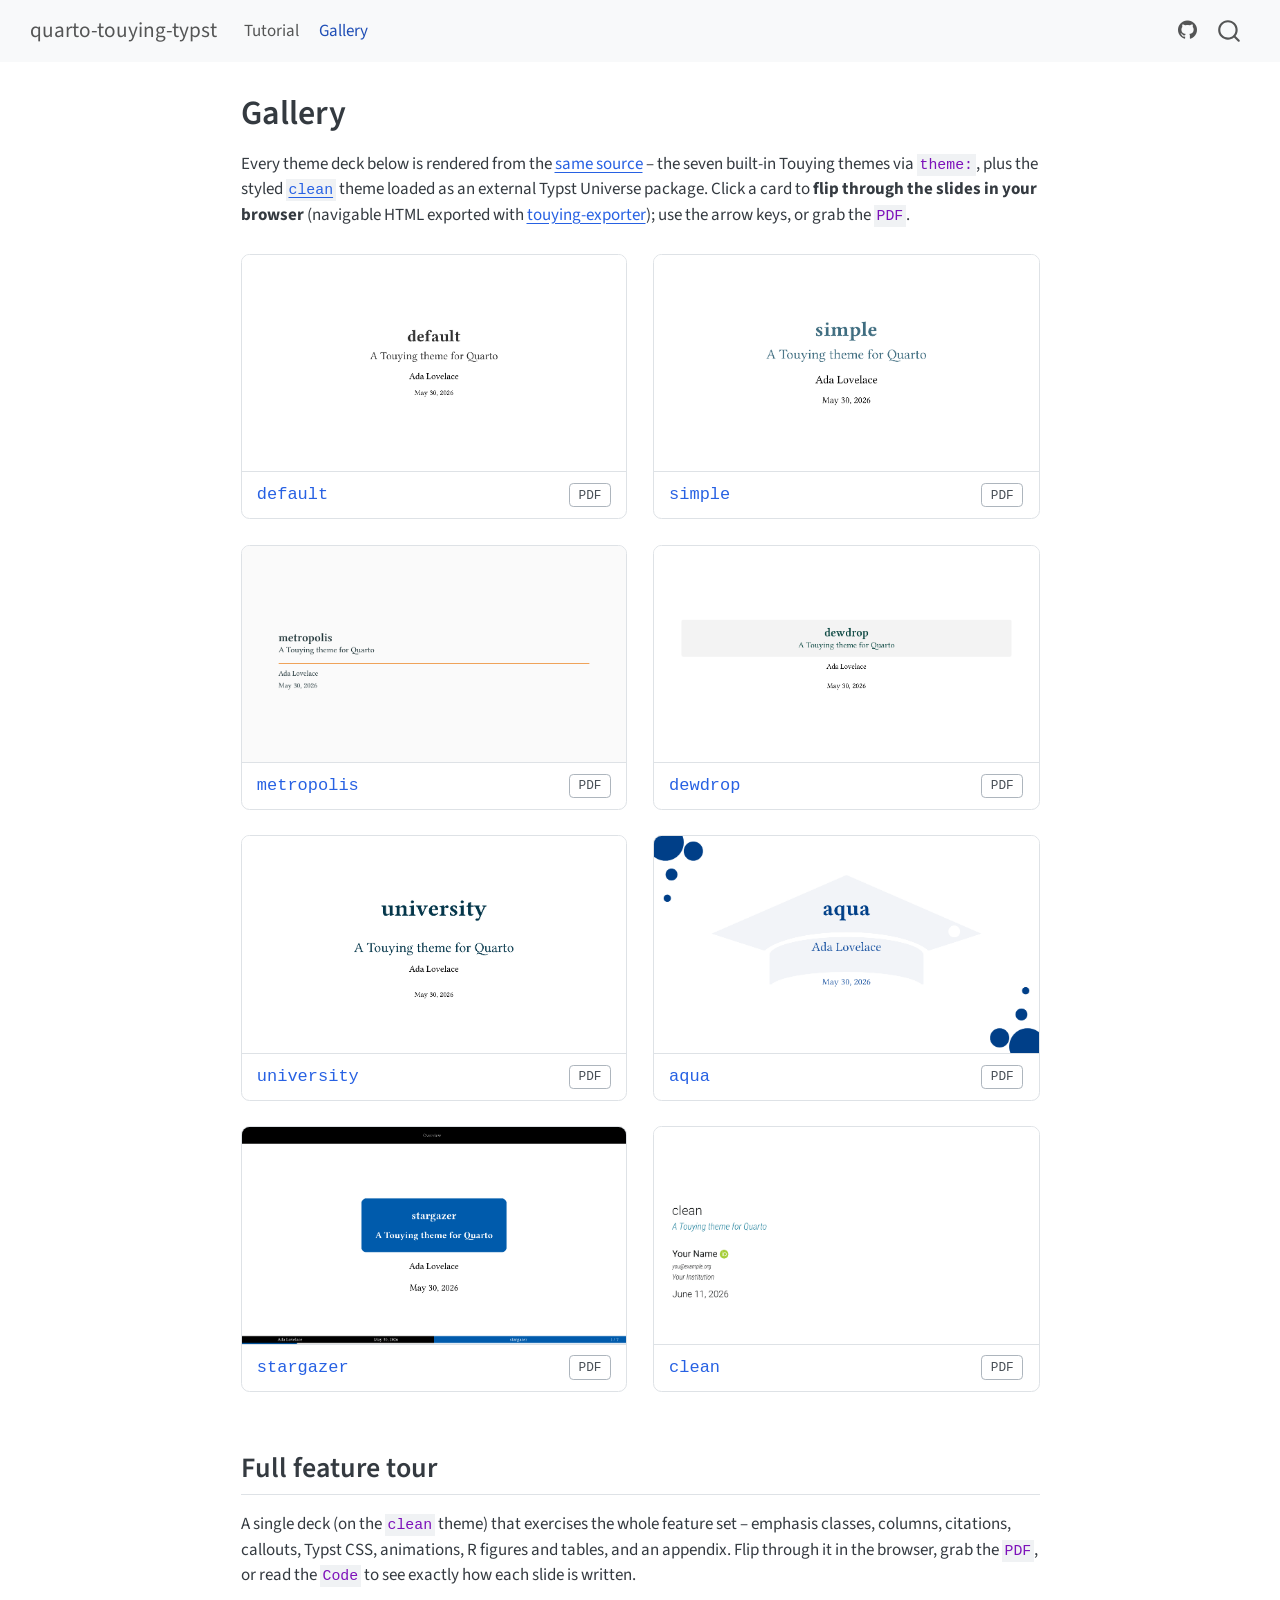
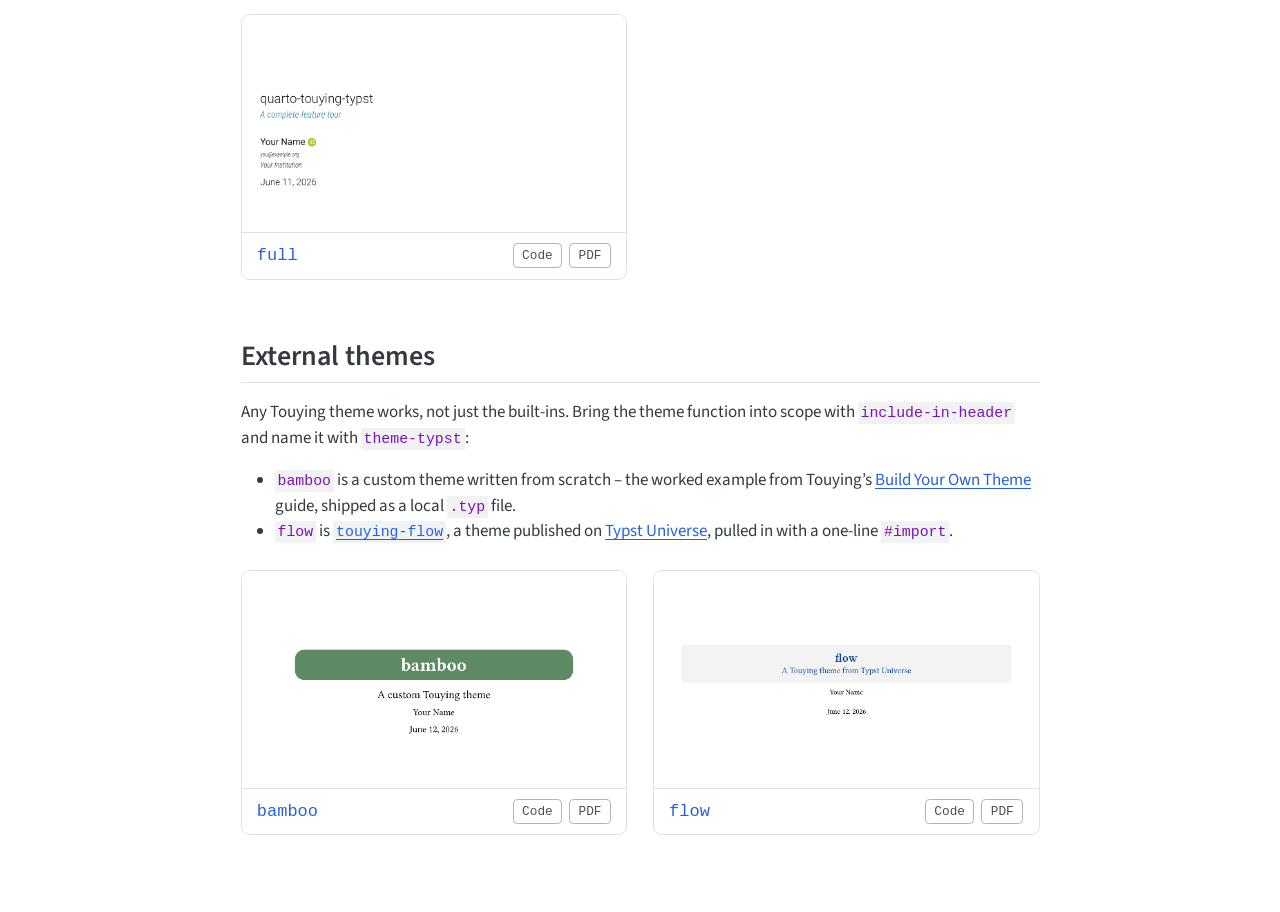
==== gallery.html @ 44b48efa "deploy: 649c50be00d5936d2ede27dc9957f77bfeea523b" ====
<!DOCTYPE html>
<html xmlns="http://www.w3.org/1999/xhtml" lang="en" xml:lang="en"><head>

<meta charset="utf-8">
<meta name="generator" content="quarto-1.9.38">

<meta name="viewport" content="width=device-width, initial-scale=1.0, user-scalable=yes">


<title>Gallery – quarto-touying-typst</title>
<style>
/* Default styles provided by pandoc.
** See https://pandoc.org/MANUAL.html#variables-for-html for config info.
*/
code{white-space: pre-wrap;}
span.smallcaps{font-variant: small-caps;}
div.columns{display: flex; gap: min(4vw, 1.5em);}
div.column{flex: auto; overflow-x: auto;}
div.hanging-indent{margin-left: 1.5em; text-indent: -1.5em;}
ul.task-list{list-style: none;}
ul.task-list li input[type="checkbox"] {
  width: 0.8em;
  margin: 0 0.8em 0.2em -1em; /* quarto-specific, see https://github.com/quarto-dev/quarto-cli/issues/4556 */ 
  vertical-align: middle;
}
</style>


<script src="site_libs/quarto-nav/quarto-nav.js"></script>
<script src="site_libs/quarto-nav/headroom.min.js"></script>
<script src="site_libs/clipboard/clipboard.min.js"></script>
<script src="site_libs/quarto-search/autocomplete.umd.js"></script>
<script src="site_libs/quarto-search/fuse.min.js"></script>
<script src="site_libs/quarto-search/quarto-search.js"></script>
<meta name="quarto:offset" content="./">
<script src="site_libs/quarto-html/quarto.js" type="module"></script>
<script src="site_libs/quarto-html/tabsets/tabsets.js" type="module"></script>
<script src="site_libs/quarto-html/popper.min.js"></script>
<script src="site_libs/quarto-html/tippy.umd.min.js"></script>
<script src="site_libs/quarto-html/anchor.min.js"></script>
<link href="site_libs/quarto-html/tippy.css" rel="stylesheet">
<link href="site_libs/quarto-html/quarto-syntax-highlighting-15634bcf2e68342d4ad2dfa704d543f6.css" rel="stylesheet" id="quarto-text-highlighting-styles">
<script src="site_libs/bootstrap/bootstrap.min.js"></script>
<link href="site_libs/bootstrap/bootstrap-icons.css" rel="stylesheet">
<link href="site_libs/bootstrap/bootstrap-c98d9d0b3b0a085d3ddf71e6e91476d8.min.css" rel="stylesheet" append-hash="true" id="quarto-bootstrap" data-mode="light">
<script id="quarto-search-options" type="application/json">{
  "location": "navbar",
  "copy-button": false,
  "collapse-after": 3,
  "panel-placement": "end",
  "type": "overlay",
  "limit": 50,
  "keyboard-shortcut": [
    "f",
    "/",
    "s"
  ],
  "show-item-context": false,
  "language": {
    "search-no-results-text": "No results",
    "search-matching-documents-text": "matching documents",
    "search-copy-link-title": "Copy link to search",
    "search-hide-matches-text": "Hide additional matches",
    "search-more-match-text": "more match in this document",
    "search-more-matches-text": "more matches in this document",
    "search-clear-button-title": "Clear",
    "search-text-placeholder": "",
    "search-detached-cancel-button-title": "Cancel",
    "search-submit-button-title": "Submit",
    "search-label": "Search"
  }
}</script>


<link rel="stylesheet" href="styles.css">
</head>

<body class="nav-fixed fullcontent quarto-light">

<div id="quarto-search-results"></div>
  <header id="quarto-header" class="headroom fixed-top">
    <nav class="navbar navbar-expand-lg " data-bs-theme="dark">
      <div class="navbar-container container-fluid">
      <div class="navbar-brand-container mx-auto">
    <a class="navbar-brand" href="./index.html">
    <span class="navbar-title">quarto-touying-typst</span>
    </a>
  </div>
            <div id="quarto-search" class="" title="Search"></div>
          <button class="navbar-toggler" type="button" data-bs-toggle="collapse" data-bs-target="#navbarCollapse" aria-controls="navbarCollapse" role="menu" aria-expanded="false" aria-label="Toggle navigation" onclick="if (window.quartoToggleHeadroom) { window.quartoToggleHeadroom(); }">
  <span class="navbar-toggler-icon"></span>
</button>
          <div class="collapse navbar-collapse" id="navbarCollapse">
            <ul class="navbar-nav navbar-nav-scroll me-auto">
  <li class="nav-item">
    <a class="nav-link" href="./tutorial.html"> 
<span class="menu-text">Tutorial</span></a>
  </li>  
  <li class="nav-item">
    <a class="nav-link active" href="./gallery.html" aria-current="page"> 
<span class="menu-text">Gallery</span></a>
  </li>  
</ul>
            <ul class="navbar-nav navbar-nav-scroll ms-auto">
  <li class="nav-item compact">
    <a class="nav-link" href="https://github.com/kazuyanagimoto/quarto-touying-typst"> <i class="bi bi-github" role="img">
</i> 
<span class="menu-text"></span></a>
  </li>  
</ul>
          </div> <!-- /navcollapse -->
            <div class="quarto-navbar-tools">
</div>
      </div> <!-- /container-fluid -->
    </nav>
</header>
<!-- content -->
<div id="quarto-content" class="quarto-container page-columns page-rows-contents page-layout-article page-navbar">
<!-- sidebar -->
<!-- margin-sidebar -->
    
<!-- main -->
<main class="content" id="quarto-document-content">

<header id="title-block-header" class="quarto-title-block default">
<div class="quarto-title">
<h1 class="title">Gallery</h1>
</div>



<div class="quarto-title-meta">

    
  
    
  </div>
  


</header>


<p>Every theme deck below is rendered from the <a href="https://github.com/kazuyanagimoto/quarto-touying-typst/blob/main/docs/gallery/_slides.qmd">same source</a> – the seven built-in Touying themes via <code>theme:</code>, plus the styled <a href="https://typst.app/universe/package/touying-quarto-clean"><code>clean</code></a> theme loaded as an external Typst Universe package. Click a card to <strong>flip through the slides in your browser</strong> (navigable HTML exported with <a href="https://github.com/touying-typ/touying-exporter">touying-exporter</a>); use the arrow keys, or grab the <code>PDF</code>.</p>
<div class="gallery">
<div class="card">
<a class="deck" href="slides/default.html"><img src="static/images/default.png" alt="default theme"></a>
<div class="label">
<a href="slides/default.html">default</a><a class="pdf" href="gallery/default.pdf">PDF</a>
</div>
</div>
<div class="card">
<a class="deck" href="slides/simple.html"><img src="static/images/simple.png" alt="simple theme"></a>
<div class="label">
<a href="slides/simple.html">simple</a><a class="pdf" href="gallery/simple.pdf">PDF</a>
</div>
</div>
<div class="card">
<a class="deck" href="slides/metropolis.html"><img src="static/images/metropolis.png" alt="metropolis theme"></a>
<div class="label">
<a href="slides/metropolis.html">metropolis</a><a class="pdf" href="gallery/metropolis.pdf">PDF</a>
</div>
</div>
<div class="card">
<a class="deck" href="slides/dewdrop.html"><img src="static/images/dewdrop.png" alt="dewdrop theme"></a>
<div class="label">
<a href="slides/dewdrop.html">dewdrop</a><a class="pdf" href="gallery/dewdrop.pdf">PDF</a>
</div>
</div>
<div class="card">
<a class="deck" href="slides/university.html"><img src="static/images/university.png" alt="university theme"></a>
<div class="label">
<a href="slides/university.html">university</a><a class="pdf" href="gallery/university.pdf">PDF</a>
</div>
</div>
<div class="card">
<a class="deck" href="slides/aqua.html"><img src="static/images/aqua.png" alt="aqua theme"></a>
<div class="label">
<a href="slides/aqua.html">aqua</a><a class="pdf" href="gallery/aqua.pdf">PDF</a>
</div>
</div>
<div class="card">
<a class="deck" href="slides/stargazer.html"><img src="static/images/stargazer.png" alt="stargazer theme"></a>
<div class="label">
<a href="slides/stargazer.html">stargazer</a><a class="pdf" href="gallery/stargazer.pdf">PDF</a>
</div>
</div>
<div class="card">
<a class="deck" href="slides/clean.html"><img src="static/images/clean.png" alt="clean theme"></a>
<div class="label">
<a href="slides/clean.html">clean</a><a class="pdf" href="gallery/clean.pdf">PDF</a>
</div>
</div>
</div>
<p><br></p>
<section id="full-feature-tour" class="level2">
<h2 class="anchored" data-anchor-id="full-feature-tour">Full feature tour</h2>
<p>A single deck (on the <code>clean</code> theme) that exercises the whole feature set – emphasis classes, columns, citations, callouts, Typst CSS, animations, R figures and tables, and an appendix. Flip through it in the browser, grab the <code>PDF</code>, or read the <code>Code</code> to see exactly how each slide is written.</p>
<div class="gallery">
<div class="card">
<a class="deck" href="slides/full.html"><img src="static/images/full.png" alt="full feature tour"></a>
<div class="label">
<a href="slides/full.html">full</a><span class="links"><a class="pdf" href="https://github.com/kazuyanagimoto/quarto-touying-typst/blob/main/docs/gallery/full.qmd">Code</a><a class="pdf" href="gallery/full.pdf">PDF</a></span>
</div>
</div>
</div>
<p><br></p>
</section>
<section id="external-themes" class="level2">
<h2 class="anchored" data-anchor-id="external-themes">External themes</h2>
<p>Any Touying theme works, not just the built-ins. Bring the theme function into scope with <code>include-in-header</code> and name it with <code>theme-typst</code>:</p>
<ul>
<li><strong><code>bamboo</code></strong> is a custom theme written from scratch – the worked example from Touying’s <a href="https://touying-typ.github.io/docs/tutorials/build-your-own-theme">Build Your Own Theme</a> guide, shipped as a local <code>.typ</code> file.</li>
<li><strong><code>flow</code></strong> is <a href="https://typst.app/universe/package/touying-flow"><code>touying-flow</code></a>, a theme published on <a href="https://typst.app/universe">Typst Universe</a>, pulled in with a one-line <code>#import</code>.</li>
</ul>
<div class="gallery">
<div class="card">
<a class="deck" href="slides/bamboo.html"><img src="static/images/bamboo.png" alt="bamboo custom theme"></a>
<div class="label">
<a href="slides/bamboo.html">bamboo</a><span class="links"><a class="pdf" href="https://github.com/kazuyanagimoto/quarto-touying-typst/blob/main/docs/gallery/bamboo.qmd">Code</a><a class="pdf" href="gallery/bamboo.pdf">PDF</a></span>
</div>
</div>
<div class="card">
<a class="deck" href="slides/flow.html"><img src="static/images/flow.png" alt="flow theme from Typst Universe"></a>
<div class="label">
<a href="slides/flow.html">flow</a><span class="links"><a class="pdf" href="https://github.com/kazuyanagimoto/quarto-touying-typst/blob/main/docs/gallery/flow.qmd">Code</a><a class="pdf" href="gallery/flow.pdf">PDF</a></span>
</div>
</div>
</div>
<div class="deck-modal" id="deck-lightbox" aria-hidden="true">
  <div class="frame">
    <button class="close" id="deck-close" aria-label="Close">×</button>
    <iframe id="deck-iframe" title="Slide deck" allowfullscreen=""></iframe>
  </div>
</div>
<script>
(function () {
  const box = document.getElementById('deck-lightbox');
  const frame = document.getElementById('deck-iframe');
  const close = document.getElementById('deck-close');

  function open(url) {
    frame.src = url;
    box.classList.add('open');
    box.setAttribute('aria-hidden', 'false');
    // focus the iframe so arrow keys drive the deck
    frame.addEventListener('load', () => {
      try { frame.contentWindow.focus(); } catch (e) {}
    }, { once: true });
  }
  function shut() {
    box.classList.remove('open');
    box.setAttribute('aria-hidden', 'true');
    frame.src = 'about:blank';
  }

  document.querySelectorAll('.gallery a[href$=".html"]').forEach((a) => {
    a.addEventListener('click', (e) => {
      e.preventDefault();
      open(a.getAttribute('href'));
    });
  });
  close.addEventListener('click', shut);
  box.addEventListener('click', (e) => { if (e.target === box) shut(); });
  document.addEventListener('keydown', (e) => {
    if (e.key === 'Escape' && box.classList.contains('open')) shut();
  });
})();
</script>


</section>

</main> <!-- /main -->
<script id="quarto-html-after-body" type="application/javascript">
  window.document.addEventListener("DOMContentLoaded", function (event) {
    const icon = "";
    const anchorJS = new window.AnchorJS();
    anchorJS.options = {
      placement: 'right',
      icon: icon
    };
    anchorJS.add('.anchored');
    const isCodeAnnotation = (el) => {
      for (const clz of el.classList) {
        if (clz.startsWith('code-annotation-')) {                     
          return true;
        }
      }
      return false;
    }
    const onCopySuccess = function(e) {
      // button target
      const button = e.trigger;
      // don't keep focus
      button.blur();
      // flash "checked"
      button.classList.add('code-copy-button-checked');
      var currentTitle = button.getAttribute("title");
      button.setAttribute("title", "Copied!");
      let tooltip;
      if (window.bootstrap) {
        button.setAttribute("data-bs-toggle", "tooltip");
        button.setAttribute("data-bs-placement", "left");
        button.setAttribute("data-bs-title", "Copied!");
        tooltip = new bootstrap.Tooltip(button, 
          { trigger: "manual", 
            customClass: "code-copy-button-tooltip",
            offset: [0, -8]});
        tooltip.show();    
      }
      setTimeout(function() {
        if (tooltip) {
          tooltip.hide();
          button.removeAttribute("data-bs-title");
          button.removeAttribute("data-bs-toggle");
          button.removeAttribute("data-bs-placement");
        }
        button.setAttribute("title", currentTitle);
        button.classList.remove('code-copy-button-checked');
      }, 1000);
      // clear code selection
      e.clearSelection();
    }
    const getTextToCopy = function(trigger) {
      const outerScaffold = trigger.parentElement.cloneNode(true);
      const codeEl = outerScaffold.querySelector('code');
      for (const childEl of codeEl.children) {
        if (isCodeAnnotation(childEl)) {
          childEl.remove();
        }
      }
      return codeEl.innerText;
    }
    const clipboard = new window.ClipboardJS('.code-copy-button:not([data-in-quarto-modal])', {
      text: getTextToCopy
    });
    clipboard.on('success', onCopySuccess);
    if (window.document.getElementById('quarto-embedded-source-code-modal')) {
      const clipboardModal = new window.ClipboardJS('.code-copy-button[data-in-quarto-modal]', {
        text: getTextToCopy,
        container: window.document.getElementById('quarto-embedded-source-code-modal')
      });
      clipboardModal.on('success', onCopySuccess);
    }
      var localhostRegex = new RegExp(/^(?:http|https):\/\/localhost\:?[0-9]*\//);
      var mailtoRegex = new RegExp(/^mailto:/);
        var filterRegex = new RegExp("https:\/\/kazuyanagimoto\.com\/quarto-touying-typst\/");
      var isInternal = (href) => {
          return filterRegex.test(href) || localhostRegex.test(href) || mailtoRegex.test(href);
      }
      // Inspect non-navigation links and adorn them if external
     var links = window.document.querySelectorAll('a[href]:not(.nav-link):not(.navbar-brand):not(.toc-action):not(.sidebar-link):not(.sidebar-item-toggle):not(.pagination-link):not(.no-external):not([aria-hidden]):not(.dropdown-item):not(.quarto-navigation-tool):not(.about-link)');
      for (var i=0; i<links.length; i++) {
        const link = links[i];
        if (!isInternal(link.href)) {
          // undo the damage that might have been done by quarto-nav.js in the case of
          // links that we want to consider external
          if (link.dataset.originalHref !== undefined) {
            link.href = link.dataset.originalHref;
          }
        }
      }
    function tippyHover(el, contentFn, onTriggerFn, onUntriggerFn) {
      const config = {
        allowHTML: true,
        maxWidth: 500,
        delay: 100,
        arrow: false,
        appendTo: function(el) {
            return el.parentElement;
        },
        interactive: true,
        interactiveBorder: 10,
        theme: 'quarto',
        placement: 'bottom-start',
      };
      if (contentFn) {
        config.content = contentFn;
      }
      if (onTriggerFn) {
        config.onTrigger = onTriggerFn;
      }
      if (onUntriggerFn) {
        config.onUntrigger = onUntriggerFn;
      }
      window.tippy(el, config); 
    }
    const noterefs = window.document.querySelectorAll('a[role="doc-noteref"]');
    for (var i=0; i<noterefs.length; i++) {
      const ref = noterefs[i];
      tippyHover(ref, function() {
        // use id or data attribute instead here
        let href = ref.getAttribute('data-footnote-href') || ref.getAttribute('href');
        try { href = new URL(href).hash; } catch {}
        const id = href.replace(/^#\/?/, "");
        const note = window.document.getElementById(id);
        if (note) {
          return note.innerHTML;
        } else {
          return "";
        }
      });
    }
    const xrefs = window.document.querySelectorAll('a.quarto-xref');
    const processXRef = (id, note) => {
      // Strip column container classes
      const stripColumnClz = (el) => {
        el.classList.remove("page-full", "page-columns");
        if (el.children) {
          for (const child of el.children) {
            stripColumnClz(child);
          }
        }
      }
      stripColumnClz(note)
      if (id === null || id.startsWith('sec-')) {
        // Special case sections, only their first couple elements
        const container = document.createElement("div");
        if (note.children && note.children.length > 2) {
          container.appendChild(note.children[0].cloneNode(true));
          for (let i = 1; i < note.children.length; i++) {
            const child = note.children[i];
            if (child.tagName === "P" && child.innerText === "") {
              continue;
            } else {
              container.appendChild(child.cloneNode(true));
              break;
            }
          }
          if (window.Quarto?.typesetMath) {
            window.Quarto.typesetMath(container);
          }
          return container.innerHTML
        } else {
          if (window.Quarto?.typesetMath) {
            window.Quarto.typesetMath(note);
          }
          return note.innerHTML;
        }
      } else {
        // Remove any anchor links if they are present
        const anchorLink = note.querySelector('a.anchorjs-link');
        if (anchorLink) {
          anchorLink.remove();
        }
        if (window.Quarto?.typesetMath) {
          window.Quarto.typesetMath(note);
        }
        if (note.classList.contains("callout")) {
          return note.outerHTML;
        } else {
          return note.innerHTML;
        }
      }
    }
    for (var i=0; i<xrefs.length; i++) {
      const xref = xrefs[i];
      tippyHover(xref, undefined, function(instance) {
        instance.disable();
        let url = xref.getAttribute('href');
        let hash = undefined; 
        if (url.startsWith('#')) {
          hash = url;
        } else {
          try { hash = new URL(url).hash; } catch {}
        }
        if (hash) {
          const id = hash.replace(/^#\/?/, "");
          const note = window.document.getElementById(id);
          if (note !== null) {
            try {
              const html = processXRef(id, note.cloneNode(true));
              instance.setContent(html);
            } finally {
              instance.enable();
              instance.show();
            }
          } else {
            // See if we can fetch this
            fetch(url.split('#')[0])
            .then(res => res.text())
            .then(html => {
              const parser = new DOMParser();
              const htmlDoc = parser.parseFromString(html, "text/html");
              const note = htmlDoc.getElementById(id);
              if (note !== null) {
                const html = processXRef(id, note);
                instance.setContent(html);
              } 
            }).finally(() => {
              instance.enable();
              instance.show();
            });
          }
        } else {
          // See if we can fetch a full url (with no hash to target)
          // This is a special case and we should probably do some content thinning / targeting
          fetch(url)
          .then(res => res.text())
          .then(html => {
            const parser = new DOMParser();
            const htmlDoc = parser.parseFromString(html, "text/html");
            const note = htmlDoc.querySelector('main.content');
            if (note !== null) {
              // This should only happen for chapter cross references
              // (since there is no id in the URL)
              // remove the first header
              if (note.children.length > 0 && note.children[0].tagName === "HEADER") {
                note.children[0].remove();
              }
              const html = processXRef(null, note);
              instance.setContent(html);
            } 
          }).finally(() => {
            instance.enable();
            instance.show();
          });
        }
      }, function(instance) {
      });
    }
        let selectedAnnoteEl;
        const selectorForAnnotation = ( cell, annotation) => {
          let cellAttr = 'data-code-cell="' + cell + '"';
          let lineAttr = 'data-code-annotation="' +  annotation + '"';
          const selector = 'span[' + cellAttr + '][' + lineAttr + ']';
          return selector;
        }
        const selectCodeLines = (annoteEl) => {
          const doc = window.document;
          const targetCell = annoteEl.getAttribute("data-target-cell");
          const targetAnnotation = annoteEl.getAttribute("data-target-annotation");
          const annoteSpan = window.document.querySelector(selectorForAnnotation(targetCell, targetAnnotation));
          const lines = annoteSpan.getAttribute("data-code-lines").split(",");
          const lineIds = lines.map((line) => {
            return targetCell + "-" + line;
          })
          let top = null;
          let height = null;
          let parent = null;
          if (lineIds.length > 0) {
              //compute the position of the single el (top and bottom and make a div)
              const el = window.document.getElementById(lineIds[0]);
              top = el.offsetTop;
              height = el.offsetHeight;
              parent = el.parentElement.parentElement;
            if (lineIds.length > 1) {
              const lastEl = window.document.getElementById(lineIds[lineIds.length - 1]);
              const bottom = lastEl.offsetTop + lastEl.offsetHeight;
              height = bottom - top;
            }
            if (top !== null && height !== null && parent !== null) {
              // cook up a div (if necessary) and position it 
              let div = window.document.getElementById("code-annotation-line-highlight");
              if (div === null) {
                div = window.document.createElement("div");
                div.setAttribute("id", "code-annotation-line-highlight");
                div.style.position = 'absolute';
                parent.appendChild(div);
              }
              div.style.top = top - 2 + "px";
              div.style.height = height + 4 + "px";
              div.style.left = 0;
              let gutterDiv = window.document.getElementById("code-annotation-line-highlight-gutter");
              if (gutterDiv === null) {
                gutterDiv = window.document.createElement("div");
                gutterDiv.setAttribute("id", "code-annotation-line-highlight-gutter");
                gutterDiv.style.position = 'absolute';
                const codeCell = window.document.getElementById(targetCell);
                const gutter = codeCell.querySelector('.code-annotation-gutter');
                gutter.appendChild(gutterDiv);
              }
              gutterDiv.style.top = top - 2 + "px";
              gutterDiv.style.height = height + 4 + "px";
            }
            selectedAnnoteEl = annoteEl;
          }
        };
        const unselectCodeLines = () => {
          const elementsIds = ["code-annotation-line-highlight", "code-annotation-line-highlight-gutter"];
          elementsIds.forEach((elId) => {
            const div = window.document.getElementById(elId);
            if (div) {
              div.remove();
            }
          });
          selectedAnnoteEl = undefined;
        };
          // Handle positioning of the toggle
      window.addEventListener(
        "resize",
        throttle(() => {
          elRect = undefined;
          if (selectedAnnoteEl) {
            selectCodeLines(selectedAnnoteEl);
          }
        }, 10)
      );
      function throttle(fn, ms) {
      let throttle = false;
      let timer;
        return (...args) => {
          if(!throttle) { // first call gets through
              fn.apply(this, args);
              throttle = true;
          } else { // all the others get throttled
              if(timer) clearTimeout(timer); // cancel #2
              timer = setTimeout(() => {
                fn.apply(this, args);
                timer = throttle = false;
              }, ms);
          }
        };
      }
        // Attach click handler to the DT
        const annoteDls = window.document.querySelectorAll('dt[data-target-cell]');
        for (const annoteDlNode of annoteDls) {
          annoteDlNode.addEventListener('click', (event) => {
            const clickedEl = event.target;
            if (clickedEl !== selectedAnnoteEl) {
              unselectCodeLines();
              const activeEl = window.document.querySelector('dt[data-target-cell].code-annotation-active');
              if (activeEl) {
                activeEl.classList.remove('code-annotation-active');
              }
              selectCodeLines(clickedEl);
              clickedEl.classList.add('code-annotation-active');
            } else {
              // Unselect the line
              unselectCodeLines();
              clickedEl.classList.remove('code-annotation-active');
            }
          });
        }
    const findCites = (el) => {
      const parentEl = el.parentElement;
      if (parentEl) {
        const cites = parentEl.dataset.cites;
        if (cites) {
          return {
            el,
            cites: cites.split(' ')
          };
        } else {
          return findCites(el.parentElement)
        }
      } else {
        return undefined;
      }
    };
    var bibliorefs = window.document.querySelectorAll('a[role="doc-biblioref"]');
    for (var i=0; i<bibliorefs.length; i++) {
      const ref = bibliorefs[i];
      const citeInfo = findCites(ref);
      if (citeInfo) {
        tippyHover(citeInfo.el, function() {
          var popup = window.document.createElement('div');
          citeInfo.cites.forEach(function(cite) {
            var citeDiv = window.document.createElement('div');
            citeDiv.classList.add('hanging-indent');
            citeDiv.classList.add('csl-entry');
            var biblioDiv = window.document.getElementById('ref-' + cite);
            if (biblioDiv) {
              citeDiv.innerHTML = biblioDiv.innerHTML;
            }
            popup.appendChild(citeDiv);
          });
          return popup.innerHTML;
        });
      }
    }
  });
  </script>
</div> <!-- /content -->




</body></html>
---- site_libs/quarto-html/tippy.css ----
.tippy-box[data-animation=fade][data-state=hidden]{opacity:0}[data-tippy-root]{max-width:calc(100vw - 10px)}.tippy-box{position:relative;background-color:#333;color:#fff;border-radius:4px;font-size:14px;line-height:1.4;white-space:normal;outline:0;transition-property:transform,visibility,opacity}.tippy-box[data-placement^=top]>.tippy-arrow{bottom:0}.tippy-box[data-placement^=top]>.tippy-arrow:before{bottom:-7px;left:0;border-width:8px 8px 0;border-top-color:initial;transform-origin:center top}.tippy-box[data-placement^=bottom]>.tippy-arrow{top:0}.tippy-box[data-placement^=bottom]>.tippy-arrow:before{top:-7px;left:0;border-width:0 8px 8px;border-bottom-color:initial;transform-origin:center bottom}.tippy-box[data-placement^=left]>.tippy-arrow{right:0}.tippy-box[data-placement^=left]>.tippy-arrow:before{border-width:8px 0 8px 8px;border-left-color:initial;right:-7px;transform-origin:center left}.tippy-box[data-placement^=right]>.tippy-arrow{left:0}.tippy-box[data-placement^=right]>.tippy-arrow:before{left:-7px;border-width:8px 8px 8px 0;border-right-color:initial;transform-origin:center right}.tippy-box[data-inertia][data-state=visible]{transition-timing-function:cubic-bezier(.54,1.5,.38,1.11)}.tippy-arrow{width:16px;height:16px;color:#333}.tippy-arrow:before{content:"";position:absolute;border-color:transparent;border-style:solid}.tippy-content{position:relative;padding:5px 9px;z-index:1}
---- site_libs/quarto-html/quarto-syntax-highlighting-15634bcf2e68342d4ad2dfa704d543f6.css ----
/* quarto syntax highlight colors */
:root {
  --quarto-hl-ot-color: #003B4F;
  --quarto-hl-at-color: #657422;
  --quarto-hl-ss-color: #20794D;
  --quarto-hl-an-color: #5E5E5E;
  --quarto-hl-fu-color: #4758AB;
  --quarto-hl-st-color: #20794D;
  --quarto-hl-cf-color: #003B4F;
  --quarto-hl-op-color: #5E5E5E;
  --quarto-hl-er-color: #AD0000;
  --quarto-hl-bn-color: #AD0000;
  --quarto-hl-al-color: #AD0000;
  --quarto-hl-va-color: #111111;
  --quarto-hl-bu-color: inherit;
  --quarto-hl-ex-color: inherit;
  --quarto-hl-pp-color: #AD0000;
  --quarto-hl-in-color: #5E5E5E;
  --quarto-hl-vs-color: #20794D;
  --quarto-hl-wa-color: #5E5E5E;
  --quarto-hl-do-color: #5E5E5E;
  --quarto-hl-im-color: #00769E;
  --quarto-hl-ch-color: #20794D;
  --quarto-hl-dt-color: #AD0000;
  --quarto-hl-fl-color: #AD0000;
  --quarto-hl-co-color: #5E5E5E;
  --quarto-hl-cv-color: #5E5E5E;
  --quarto-hl-cn-color: #8f5902;
  --quarto-hl-sc-color: #5E5E5E;
  --quarto-hl-dv-color: #AD0000;
  --quarto-hl-kw-color: #003B4F;
}

/* other quarto variables */
:root {
  --quarto-font-monospace: SFMono-Regular, Menlo, Monaco, Consolas, "Liberation Mono", "Courier New", monospace;
}

/* syntax highlight based on Pandoc's rules */
pre > code.sourceCode > span {
  color: #003B4F;
}

code.sourceCode > span {
  color: #003B4F;
}

div.sourceCode,
div.sourceCode pre.sourceCode {
  color: #003B4F;
}

/* Normal */
code span {
  color: #003B4F;
}

/* Alert */
code span.al {
  color: #AD0000;
  font-style: inherit;
}

/* Annotation */
code span.an {
  color: #5E5E5E;
  font-style: inherit;
}

/* Attribute */
code span.at {
  color: #657422;
  font-style: inherit;
}

/* BaseN */
code span.bn {
  color: #AD0000;
  font-style: inherit;
}

/* BuiltIn */
code span.bu {
  font-style: inherit;
}

/* ControlFlow */
code span.cf {
  color: #003B4F;
  font-weight: bold;
  font-style: inherit;
}

/* Char */
code span.ch {
  color: #20794D;
  font-style: inherit;
}

/* Constant */
code span.cn {
  color: #8f5902;
  font-style: inherit;
}

/* Comment */
code span.co {
  color: #5E5E5E;
  font-style: inherit;
}

/* CommentVar */
code span.cv {
  color: #5E5E5E;
  font-style: italic;
}

/* Documentation */
code span.do {
  color: #5E5E5E;
  font-style: italic;
}

/* DataType */
code span.dt {
  color: #AD0000;
  font-style: inherit;
}

/* DecVal */
code span.dv {
  color: #AD0000;
  font-style: inherit;
}

/* Error */
code span.er {
  color: #AD0000;
  font-style: inherit;
}

/* Extension */
code span.ex {
  font-style: inherit;
}

/* Float */
code span.fl {
  color: #AD0000;
  font-style: inherit;
}

/* Function */
code span.fu {
  color: #4758AB;
  font-style: inherit;
}

/* Import */
code span.im {
  color: #00769E;
  font-style: inherit;
}

/* Information */
code span.in {
  color: #5E5E5E;
  font-style: inherit;
}

/* Keyword */
code span.kw {
  color: #003B4F;
  font-weight: bold;
  font-style: inherit;
}

/* Operator */
code span.op {
  color: #5E5E5E;
  font-style: inherit;
}

/* Other */
code span.ot {
  color: #003B4F;
  font-style: inherit;
}

/* Preprocessor */
code span.pp {
  color: #AD0000;
  font-style: inherit;
}

/* SpecialChar */
code span.sc {
  color: #5E5E5E;
  font-style: inherit;
}

/* SpecialString */
code span.ss {
  color: #20794D;
  font-style: inherit;
}

/* String */
code span.st {
  color: #20794D;
  font-style: inherit;
}

/* Variable */
code span.va {
  color: #111111;
  font-style: inherit;
}

/* VerbatimString */
code span.vs {
  color: #20794D;
  font-style: inherit;
}

/* Warning */
code span.wa {
  color: #5E5E5E;
  font-style: italic;
}

.prevent-inlining {
  content: "</";
}

/*# sourceMappingURL=f23921c56f73e400b49028c9186a1aa0.css.map */
---- styles.css ----
.gallery {
  display: grid;
  grid-template-columns: repeat(auto-fill, minmax(280px, 1fr));
  gap: 1.5rem;
  margin-top: 1.5rem;
}

.gallery .card {
  border: 1px solid #dee2e6;
  border-radius: 0.5rem;
  overflow: hidden;
  transition: box-shadow 0.15s ease, transform 0.15s ease;
}

.gallery .card:hover {
  box-shadow: 0 0.5rem 1.25rem rgba(0, 0, 0, 0.12);
  transform: translateY(-2px);
}

.gallery .card .deck {
  display: block;
}

.gallery .card img {
  display: block;
  width: 100%;
  border-bottom: 1px solid #dee2e6;
}

.gallery .card .label {
  display: flex;
  align-items: center;
  justify-content: space-between;
  padding: 0.6rem 0.9rem;
  font-weight: 600;
  font-family: var(--bs-font-monospace, monospace);
}

.gallery .card .label a {
  text-decoration: none;
}

/* Title shrinks (truncating if needed) so it never overlaps the buttons. */
.gallery .card .label > a {
  min-width: 0;
  overflow: hidden;
  text-overflow: ellipsis;
  white-space: nowrap;
}

.gallery .card .label .links {
  display: flex;
  gap: 0.4rem;
  flex-shrink: 0;
  margin-left: 0.6rem;
}

.gallery .card .label .pdf {
  font-size: 0.75rem;
  font-weight: 500;
  padding: 0.1rem 0.5rem;
  border: 1px solid #adb5bd;
  border-radius: 0.25rem;
  color: #495057;
}

.gallery .card .label .pdf:hover {
  background: #f1f3f5;
}

/* In-page deck viewer (no page transition) */
.deck-modal {
  position: fixed;
  inset: 0;
  z-index: 1000;
  display: none;
  align-items: center;
  justify-content: center;
  background: rgba(0, 0, 0, 0.8);
}

.deck-modal.open {
  display: flex;
}

.deck-modal .frame {
  position: relative;
  width: min(92vw, calc(88vh * 16 / 9));
  aspect-ratio: 16 / 9;
  background: #fff;
  border-radius: 0.4rem;
  overflow: hidden;
  box-shadow: 0 1rem 3rem rgba(0, 0, 0, 0.45);
}

.deck-modal iframe {
  width: 100%;
  height: 100%;
  border: 0;
}

.deck-modal .close {
  position: absolute;
  top: -2.4rem;
  right: 0;
  width: 2rem;
  height: 2rem;
  border: 0;
  border-radius: 0.25rem;
  background: rgba(255, 255, 255, 0.9);
  color: #212529;
  font-size: 1.1rem;
  line-height: 1;
  cursor: pointer;
}
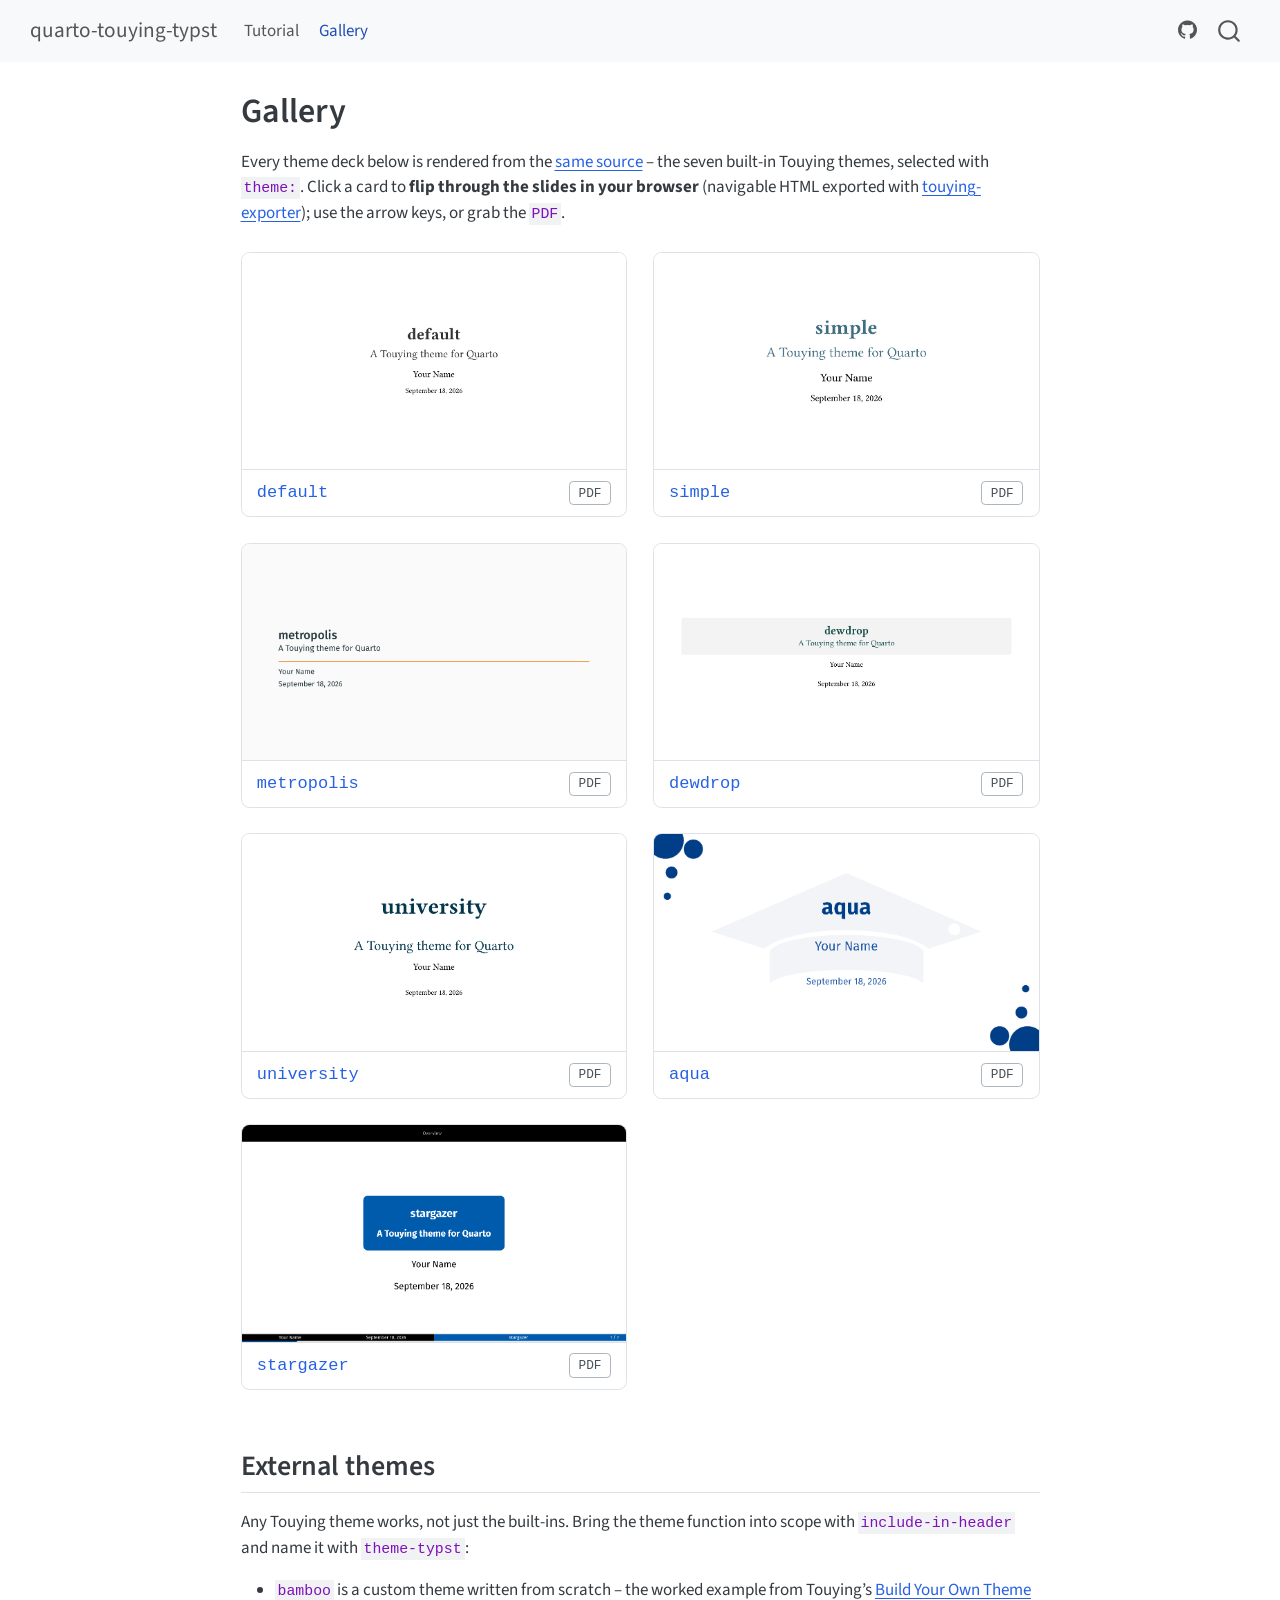
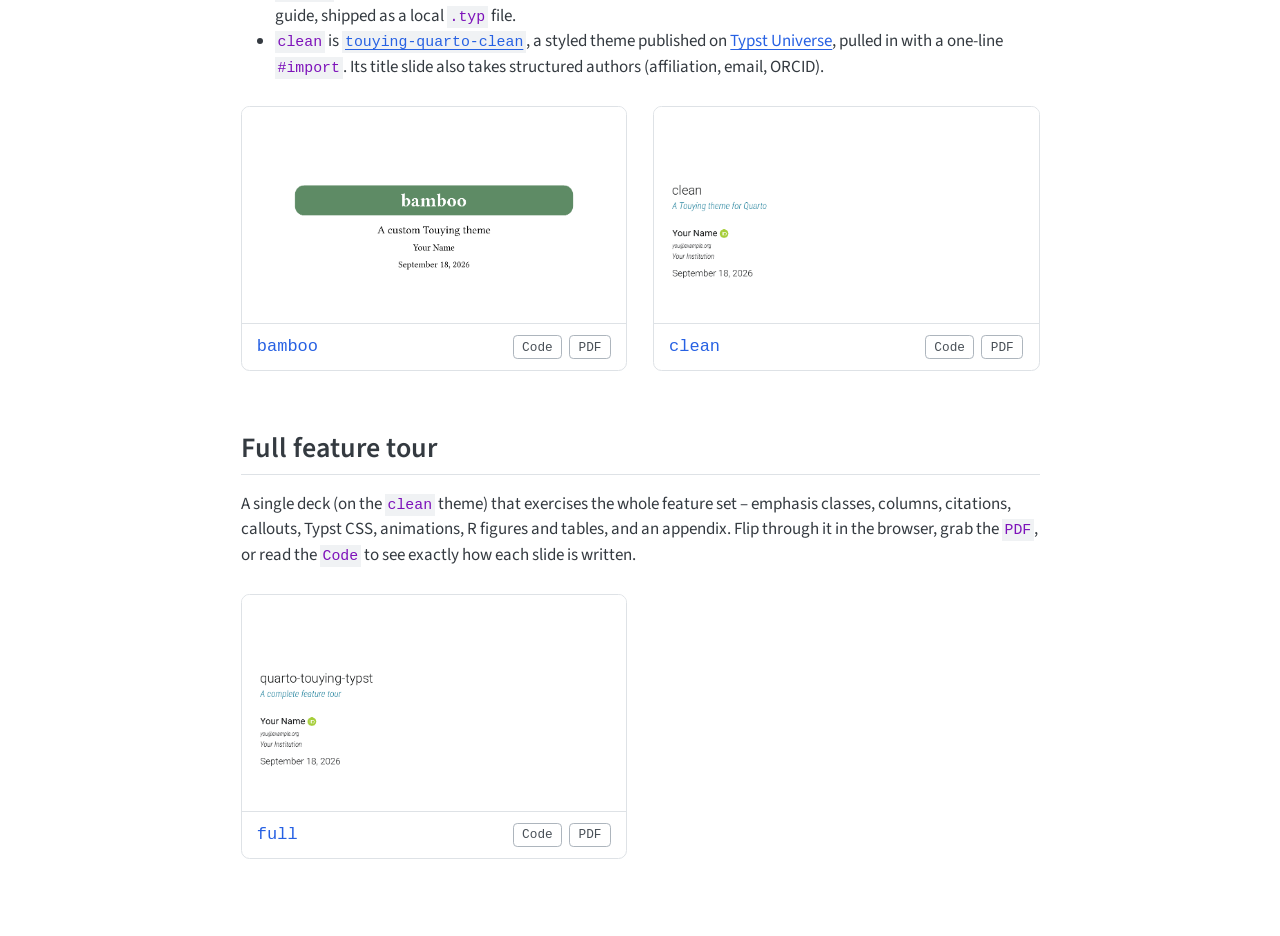
==== commit 4c573393: "deploy: 8b683026fe1cd14ffbac0e17d858fd99632cff6e" ====
--- a/gallery.html
+++ b/gallery.html
@@ -2,7 +2,7 @@
 <html xmlns="http://www.w3.org/1999/xhtml" lang="en" xml:lang="en"><head>
 
 <meta charset="utf-8">
-<meta name="generator" content="quarto-1.9.38">
+<meta name="generator" content="quarto-1.10.18">
 
 <meta name="viewport" content="width=device-width, initial-scale=1.0, user-scalable=yes">
 
@@ -12,10 +12,13 @@
 /* Default styles provided by pandoc.
 ** See https://pandoc.org/MANUAL.html#variables-for-html for config info.
 */
-code{white-space: pre-wrap;}
 span.smallcaps{font-variant: small-caps;}
-div.columns{display: flex; gap: min(4vw, 1.5em);}
-div.column{flex: auto; overflow-x: auto;}
+div.columns{display: flex; gap: 1.5em;}
+div.column{flex: auto;}
+@media screen {
+div.columns{gap: min(4vw, 1.5em);}
+div.column{overflow-x: auto;}
+}
 div.hanging-indent{margin-left: 1.5em; text-indent: -1.5em;}
 ul.task-list{list-style: none;}
 ul.task-list li input[type="checkbox"] {
@@ -39,10 +42,10 @@
 <script src="site_libs/quarto-html/tippy.umd.min.js"></script>
 <script src="site_libs/quarto-html/anchor.min.js"></script>
 <link href="site_libs/quarto-html/tippy.css" rel="stylesheet">
-<link href="site_libs/quarto-html/quarto-syntax-highlighting-15634bcf2e68342d4ad2dfa704d543f6.css" rel="stylesheet" id="quarto-text-highlighting-styles">
+<link href="site_libs/quarto-html/quarto-syntax-highlighting-64a204ab8560d761af7679ceaba22944.css" rel="stylesheet" id="quarto-text-highlighting-styles">
 <script src="site_libs/bootstrap/bootstrap.min.js"></script>
 <link href="site_libs/bootstrap/bootstrap-icons.css" rel="stylesheet">
-<link href="site_libs/bootstrap/bootstrap-c98d9d0b3b0a085d3ddf71e6e91476d8.min.css" rel="stylesheet" append-hash="true" id="quarto-bootstrap" data-mode="light">
+<link href="site_libs/bootstrap/bootstrap-3e9b1289f5f353c49b617ce48ad2bc38.min.css" rel="stylesheet" append-hash="true" id="quarto-bootstrap" data-mode="light">
 <script id="quarto-search-options" type="application/json">{
   "location": "navbar",
   "copy-button": false,
@@ -141,7 +144,7 @@
 </header>
 
 
-<p>Every theme deck below is rendered from the <a href="https://github.com/kazuyanagimoto/quarto-touying-typst/blob/main/docs/gallery/_slides.qmd">same source</a> – the seven built-in Touying themes via <code>theme:</code>, plus the styled <a href="https://typst.app/universe/package/touying-quarto-clean"><code>clean</code></a> theme loaded as an external Typst Universe package. Click a card to <strong>flip through the slides in your browser</strong> (navigable HTML exported with <a href="https://github.com/touying-typ/touying-exporter">touying-exporter</a>); use the arrow keys, or grab the <code>PDF</code>.</p>
+<p>Every theme deck below is rendered from the <a href="https://github.com/kazuyanagimoto/quarto-touying-typst/blob/main/docs/gallery/_slides.qmd">same source</a> – the seven built-in Touying themes, selected with <code>theme:</code>. Click a card to <strong>flip through the slides in your browser</strong> (navigable HTML exported with <a href="https://github.com/touying-typ/touying-exporter">touying-exporter</a>); use the arrow keys, or grab the <code>PDF</code>.</p>
 <div class="gallery">
 <div class="card">
 <a class="deck" href="slides/default.html"><img src="static/images/default.png" alt="default theme"></a>
@@ -185,33 +188,14 @@
 <a href="slides/stargazer.html">stargazer</a><a class="pdf" href="gallery/stargazer.pdf">PDF</a>
 </div>
 </div>
-<div class="card">
-<a class="deck" href="slides/clean.html"><img src="static/images/clean.png" alt="clean theme"></a>
-<div class="label">
-<a href="slides/clean.html">clean</a><a class="pdf" href="gallery/clean.pdf">PDF</a>
-</div>
-</div>
 </div>
 <p><br></p>
-<section id="full-feature-tour" class="level2">
-<h2 class="anchored" data-anchor-id="full-feature-tour">Full feature tour</h2>
-<p>A single deck (on the <code>clean</code> theme) that exercises the whole feature set – emphasis classes, columns, citations, callouts, Typst CSS, animations, R figures and tables, and an appendix. Flip through it in the browser, grab the <code>PDF</code>, or read the <code>Code</code> to see exactly how each slide is written.</p>
-<div class="gallery">
-<div class="card">
-<a class="deck" href="slides/full.html"><img src="static/images/full.png" alt="full feature tour"></a>
-<div class="label">
-<a href="slides/full.html">full</a><span class="links"><a class="pdf" href="https://github.com/kazuyanagimoto/quarto-touying-typst/blob/main/docs/gallery/full.qmd">Code</a><a class="pdf" href="gallery/full.pdf">PDF</a></span>
-</div>
-</div>
-</div>
-<p><br></p>
-</section>
 <section id="external-themes" class="level2">
 <h2 class="anchored" data-anchor-id="external-themes">External themes</h2>
 <p>Any Touying theme works, not just the built-ins. Bring the theme function into scope with <code>include-in-header</code> and name it with <code>theme-typst</code>:</p>
 <ul>
 <li><strong><code>bamboo</code></strong> is a custom theme written from scratch – the worked example from Touying’s <a href="https://touying-typ.github.io/docs/tutorials/build-your-own-theme">Build Your Own Theme</a> guide, shipped as a local <code>.typ</code> file.</li>
-<li><strong><code>flow</code></strong> is <a href="https://typst.app/universe/package/touying-flow"><code>touying-flow</code></a>, a theme published on <a href="https://typst.app/universe">Typst Universe</a>, pulled in with a one-line <code>#import</code>.</li>
+<li><strong><code>clean</code></strong> is <a href="https://typst.app/universe/package/touying-quarto-clean"><code>touying-quarto-clean</code></a>, a styled theme published on <a href="https://typst.app/universe">Typst Universe</a>, pulled in with a one-line <code>#import</code>. Its title slide also takes structured authors (affiliation, email, ORCID).</li>
 </ul>
 <div class="gallery">
 <div class="card">
@@ -221,9 +205,22 @@
 </div>
 </div>
 <div class="card">
-<a class="deck" href="slides/flow.html"><img src="static/images/flow.png" alt="flow theme from Typst Universe"></a>
-<div class="label">
-<a href="slides/flow.html">flow</a><span class="links"><a class="pdf" href="https://github.com/kazuyanagimoto/quarto-touying-typst/blob/main/docs/gallery/flow.qmd">Code</a><a class="pdf" href="gallery/flow.pdf">PDF</a></span>
+<a class="deck" href="slides/clean.html"><img src="static/images/clean.png" alt="clean theme from Typst Universe"></a>
+<div class="label">
+<a href="slides/clean.html">clean</a><span class="links"><a class="pdf" href="https://github.com/kazuyanagimoto/quarto-touying-typst/blob/main/docs/gallery/clean.qmd">Code</a><a class="pdf" href="gallery/clean.pdf">PDF</a></span>
+</div>
+</div>
+</div>
+<p><br></p>
+</section>
+<section id="full-feature-tour" class="level2">
+<h2 class="anchored" data-anchor-id="full-feature-tour">Full feature tour</h2>
+<p>A single deck (on the <code>clean</code> theme) that exercises the whole feature set – emphasis classes, columns, citations, callouts, Typst CSS, animations, R figures and tables, and an appendix. Flip through it in the browser, grab the <code>PDF</code>, or read the <code>Code</code> to see exactly how each slide is written.</p>
+<div class="gallery">
+<div class="card">
+<a class="deck" href="slides/full.html"><img src="static/images/full.png" alt="full feature tour"></a>
+<div class="label">
+<a href="slides/full.html">full</a><span class="links"><a class="pdf" href="https://github.com/kazuyanagimoto/quarto-touying-typst/blob/main/docs/gallery/full.qmd">Code</a><a class="pdf" href="gallery/full.pdf">PDF</a></span>
 </div>
 </div>
 </div>
--- a/site_libs/quarto-html/quarto-syntax-highlighting-64a204ab8560d761af7679ceaba22944.css
+++ b/site_libs/quarto-html/quarto-syntax-highlighting-64a204ab8560d761af7679ceaba22944.css
@@ -0,0 +1,236 @@
+/* quarto syntax highlight colors */
+:root {
+  --quarto-hl-ot-color: #003B4F;
+  --quarto-hl-at-color: #657422;
+  --quarto-hl-ss-color: #20794D;
+  --quarto-hl-an-color: #5E5E5E;
+  --quarto-hl-fu-color: #4758AB;
+  --quarto-hl-st-color: #20794D;
+  --quarto-hl-cf-color: #003B4F;
+  --quarto-hl-op-color: #5E5E5E;
+  --quarto-hl-er-color: #AD0000;
+  --quarto-hl-bn-color: #AD0000;
+  --quarto-hl-al-color: #AD0000;
+  --quarto-hl-va-color: #111111;
+  --quarto-hl-bu-color: inherit;
+  --quarto-hl-ex-color: inherit;
+  --quarto-hl-pp-color: #AD0000;
+  --quarto-hl-in-color: #5E5E5E;
+  --quarto-hl-vs-color: #20794D;
+  --quarto-hl-wa-color: #5E5E5E;
+  --quarto-hl-do-color: #5E5E5E;
+  --quarto-hl-im-color: #00769E;
+  --quarto-hl-ch-color: #20794D;
+  --quarto-hl-dt-color: #AD0000;
+  --quarto-hl-fl-color: #AD0000;
+  --quarto-hl-co-color: #5E5E5E;
+  --quarto-hl-cv-color: #5E5E5E;
+  --quarto-hl-cn-color: #8f5902;
+  --quarto-hl-sc-color: #5E5E5E;
+  --quarto-hl-dv-color: #AD0000;
+  --quarto-hl-kw-color: #003B4F;
+}
+
+/* other quarto variables */
+:root {
+  --quarto-font-monospace: SFMono-Regular, Menlo, Monaco, Consolas, "Liberation Mono", "Courier New", monospace;
+}
+
+/* syntax highlight based on Pandoc's rules */
+pre > code.sourceCode > span {
+  color: #003B4F;
+}
+
+code.sourceCode > span {
+  color: #003B4F;
+}
+
+div.sourceCode,
+div.sourceCode pre.sourceCode {
+  color: #003B4F;
+}
+
+/* Normal */
+code span {
+  color: #003B4F;
+}
+
+/* Alert */
+code span.al {
+  color: #AD0000;
+  font-style: inherit;
+}
+
+/* Annotation */
+code span.an {
+  color: #5E5E5E;
+  font-style: inherit;
+}
+
+/* Attribute */
+code span.at {
+  color: #657422;
+  font-style: inherit;
+}
+
+/* BaseN */
+code span.bn {
+  color: #AD0000;
+  font-style: inherit;
+}
+
+/* BuiltIn */
+code span.bu {
+  font-style: inherit;
+}
+
+/* ControlFlow */
+code span.cf {
+  color: #003B4F;
+  font-weight: bold;
+  font-style: inherit;
+}
+
+/* Char */
+code span.ch {
+  color: #20794D;
+  font-style: inherit;
+}
+
+/* Constant */
+code span.cn {
+  color: #8f5902;
+  font-style: inherit;
+}
+
+/* Comment */
+code span.co {
+  color: #5E5E5E;
+  font-style: inherit;
+}
+
+/* CommentVar */
+code span.cv {
+  color: #5E5E5E;
+  font-style: italic;
+}
+
+/* Documentation */
+code span.do {
+  color: #5E5E5E;
+  font-style: italic;
+}
+
+/* DataType */
+code span.dt {
+  color: #AD0000;
+  font-style: inherit;
+}
+
+/* DecVal */
+code span.dv {
+  color: #AD0000;
+  font-style: inherit;
+}
+
+/* Error */
+code span.er {
+  color: #AD0000;
+  font-style: inherit;
+}
+
+/* Extension */
+code span.ex {
+  font-style: inherit;
+}
+
+/* Float */
+code span.fl {
+  color: #AD0000;
+  font-style: inherit;
+}
+
+/* Function */
+code span.fu {
+  color: #4758AB;
+  font-style: inherit;
+}
+
+/* Import */
+code span.im {
+  color: #00769E;
+  font-style: inherit;
+}
+
+/* Information */
+code span.in {
+  color: #5E5E5E;
+  font-style: inherit;
+}
+
+/* Keyword */
+code span.kw {
+  color: #003B4F;
+  font-weight: bold;
+  font-style: inherit;
+}
+
+/* Operator */
+code span.op {
+  color: #5E5E5E;
+  font-style: inherit;
+}
+
+/* Other */
+code span.ot {
+  color: #003B4F;
+  font-style: inherit;
+}
+
+/* Preprocessor */
+code span.pp {
+  color: #AD0000;
+  font-style: inherit;
+}
+
+/* SpecialChar */
+code span.sc {
+  color: #5E5E5E;
+  font-style: inherit;
+}
+
+/* SpecialString */
+code span.ss {
+  color: #20794D;
+  font-style: inherit;
+}
+
+/* String */
+code span.st {
+  color: #20794D;
+  font-style: inherit;
+}
+
+/* Variable */
+code span.va {
+  color: #111111;
+  font-style: inherit;
+}
+
+/* VerbatimString */
+code span.vs {
+  color: #20794D;
+  font-style: inherit;
+}
+
+/* Warning */
+code span.wa {
+  color: #5E5E5E;
+  font-style: italic;
+}
+
+.prevent-inlining {
+  content: "</";
+}
+
+/*# sourceMappingURL=9d8d5bb603a83b8298b89080a598c93b.css.map */
